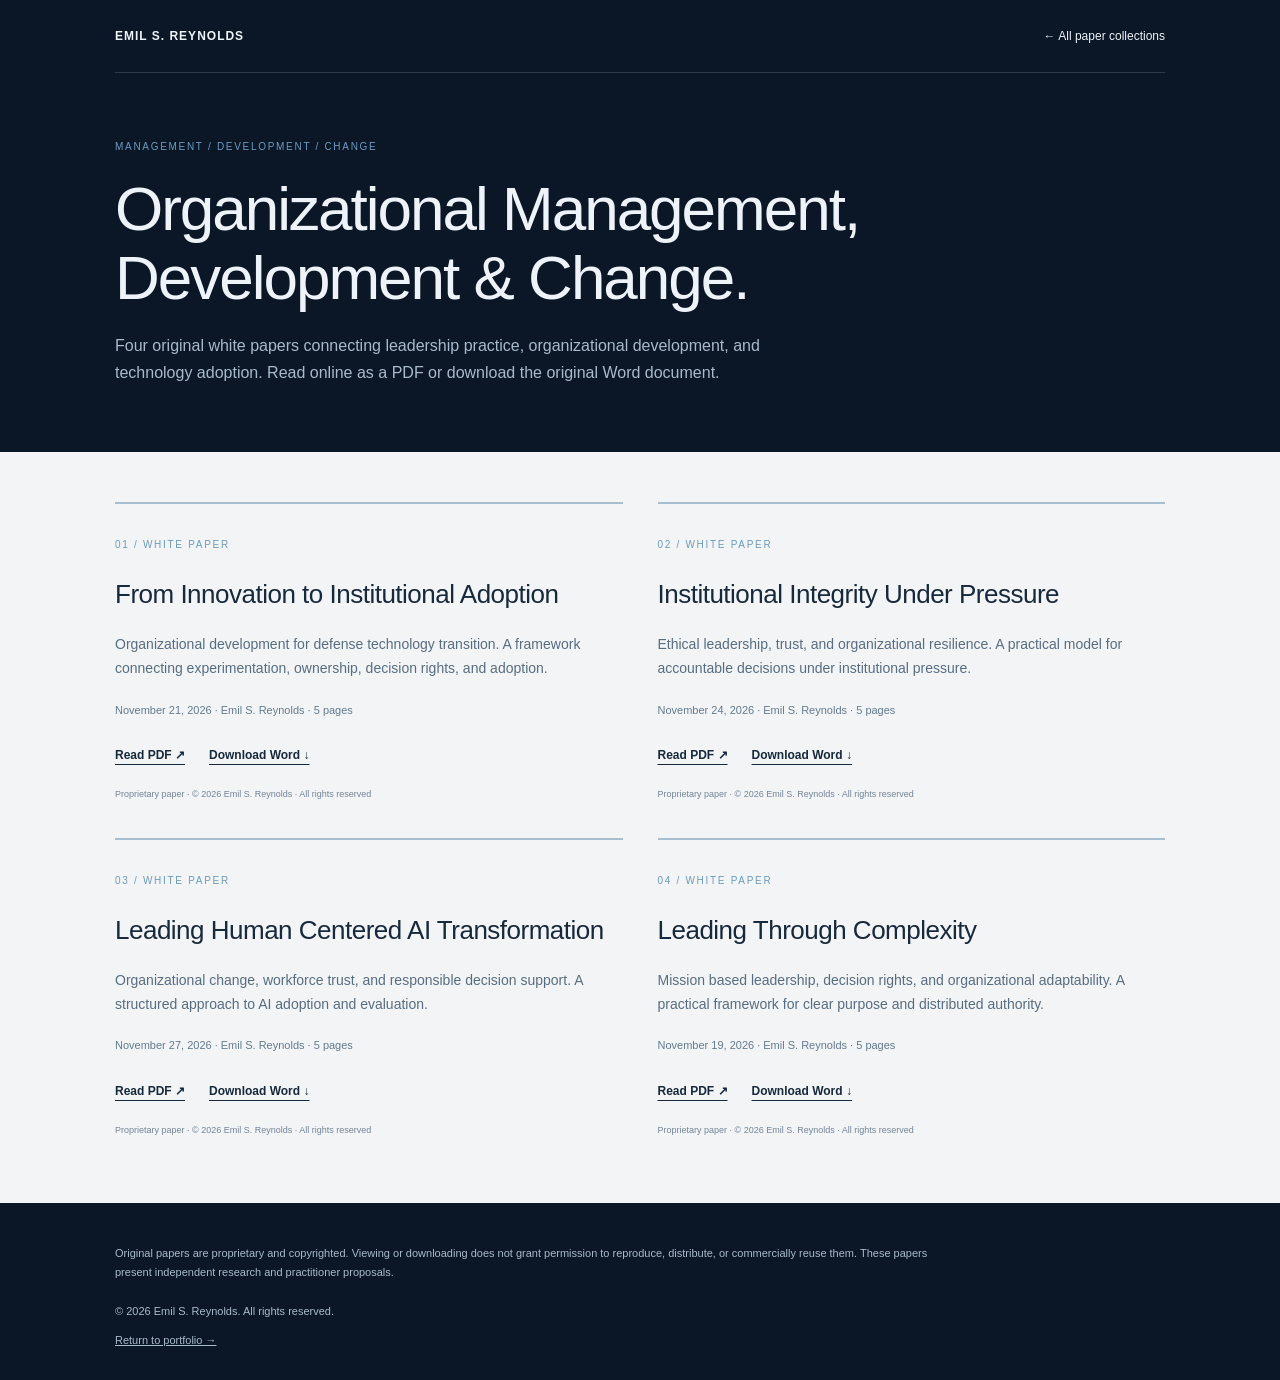
==== organizational-development.html @ 9f1220c3 "Restore organizational management and change paper collection alongside technical papers" ====
<!doctype html><html lang="en"><head><meta charset="utf-8"><meta name="viewport" content="width=device-width,initial-scale=1"><meta name="description" content="Original leadership and organizational development white papers by Emil S. Reynolds."><title>Organizational Management, Development & Change | Emil S. Reynolds</title><style>*{box-sizing:border-box}body{margin:0;background:#0b1727;color:#edf3f8;font:16px/1.7 'Segoe UI',Arial,sans-serif}a{color:inherit}a:focus-visible{outline:3px solid #8ac6fa;outline-offset:5px}.wrap{width:min(1050px,88%);margin:auto}header{padding:26px 0;border-bottom:1px solid #ffffff25;display:flex;justify-content:space-between;gap:25px;font-size:12px}header a{text-decoration:none}header strong{letter-spacing:1px}.hero{padding:65px 0 50px}.topic{font-size:10px;letter-spacing:1.7px;color:#6a9bc2}h1{font-size:clamp(38px,6vw,62px);line-height:1.1;letter-spacing:-2px;font-weight:500;margin:20px 0}.hero p{max-width:700px;color:#a8bacb}.library{background:#f3f4f5;color:#17293c;padding:50px 0 65px}.grid{display:grid;grid-template-columns:1fr 1fr;gap:35px}article{border-top:2px solid #a7bed0;padding:25px 0 0}h2{font-size:26px;line-height:1.3;font-weight:500;letter-spacing:-.5px}article p{font-size:14px;color:#576d81}small{font-size:11px;color:#627a90}.links{display:flex;gap:24px;margin-top:23px;font-size:12px;font-weight:600}.links a{text-underline-offset:5px}.rights{font-size:9px;color:#728599;margin-top:22px}footer{padding:30px 0;color:#a8bacb;font-size:11px}.notice{max-width:850px;margin-bottom:20px}@media(max-width:650px){.grid{grid-template-columns:1fr;gap:35px}.hero{padding-top:40px}h2{font-size:24px}header{font-size:10px}}</style></head><body><header class="wrap"><a href="index.html"><strong>EMIL S. REYNOLDS</strong></a><a href="papers.html">← All paper collections</a></header><main><section class="hero wrap"><div class="topic">MANAGEMENT / DEVELOPMENT / CHANGE</div><h1>Organizational Management,<br>Development & Change.</h1><p>Four original white papers connecting leadership practice, organizational development, and technology adoption. Read online as a PDF or download the original Word document.</p></section><section class="library"><div class="wrap grid"><article><span class="topic">01 / WHITE PAPER</span><h2>From Innovation to Institutional Adoption</h2><p>Organizational development for defense technology transition. A framework connecting experimentation, ownership, decision rights, and adoption.</p><small>November 21, 2026 · Emil S. Reynolds · 5 pages</small><div class="links"><a href="documents/From%20Innovation%20to%20Institutional%20Adoption.pdf" target="_blank" rel="noopener noreferrer">Read PDF ↗</a><a href="documents/From%20Innovation%20to%20Institutional%20Adoption.docx" download>Download Word ↓</a></div><div class="rights">Proprietary paper · © 2026 Emil S. Reynolds · All rights reserved</div></article><article><span class="topic">02 / WHITE PAPER</span><h2>Institutional Integrity Under Pressure</h2><p>Ethical leadership, trust, and organizational resilience. A practical model for accountable decisions under institutional pressure.</p><small>November 24, 2026 · Emil S. Reynolds · 5 pages</small><div class="links"><a href="documents/Institutional%20Integrity%20Under%20Pressure.pdf" target="_blank" rel="noopener noreferrer">Read PDF ↗</a><a href="documents/Institutional%20Integrity%20Under%20Pressure.docx" download>Download Word ↓</a></div><div class="rights">Proprietary paper · © 2026 Emil S. Reynolds · All rights reserved</div></article><article><span class="topic">03 / WHITE PAPER</span><h2>Leading Human Centered AI Transformation</h2><p>Organizational change, workforce trust, and responsible decision support. A structured approach to AI adoption and evaluation.</p><small>November 27, 2026 · Emil S. Reynolds · 5 pages</small><div class="links"><a href="documents/Leading%20Human%20Centered%20AI%20Transformation.pdf" target="_blank" rel="noopener noreferrer">Read PDF ↗</a><a href="documents/Leading%20Human%20Centered%20AI%20Transformation.docx" download>Download Word ↓</a></div><div class="rights">Proprietary paper · © 2026 Emil S. Reynolds · All rights reserved</div></article><article><span class="topic">04 / WHITE PAPER</span><h2>Leading Through Complexity</h2><p>Mission based leadership, decision rights, and organizational adaptability. A practical framework for clear purpose and distributed authority.</p><small>November 19, 2026 · Emil S. Reynolds · 5 pages</small><div class="links"><a href="documents/Leading%20Through%20Complexity.pdf" target="_blank" rel="noopener noreferrer">Read PDF ↗</a><a href="documents/Leading%20Through%20Complexity.docx" download>Download Word ↓</a></div><div class="rights">Proprietary paper · © 2026 Emil S. Reynolds · All rights reserved</div></article></div></section></main><footer class="wrap"><p class="notice">Original papers are proprietary and copyrighted. Viewing or downloading does not grant permission to reproduce, distribute, or commercially reuse them. These papers present independent research and practitioner proposals.</p><p>© 2026 Emil S. Reynolds. All rights reserved.</p><a href="index.html">Return to portfolio →</a></footer></body></html>
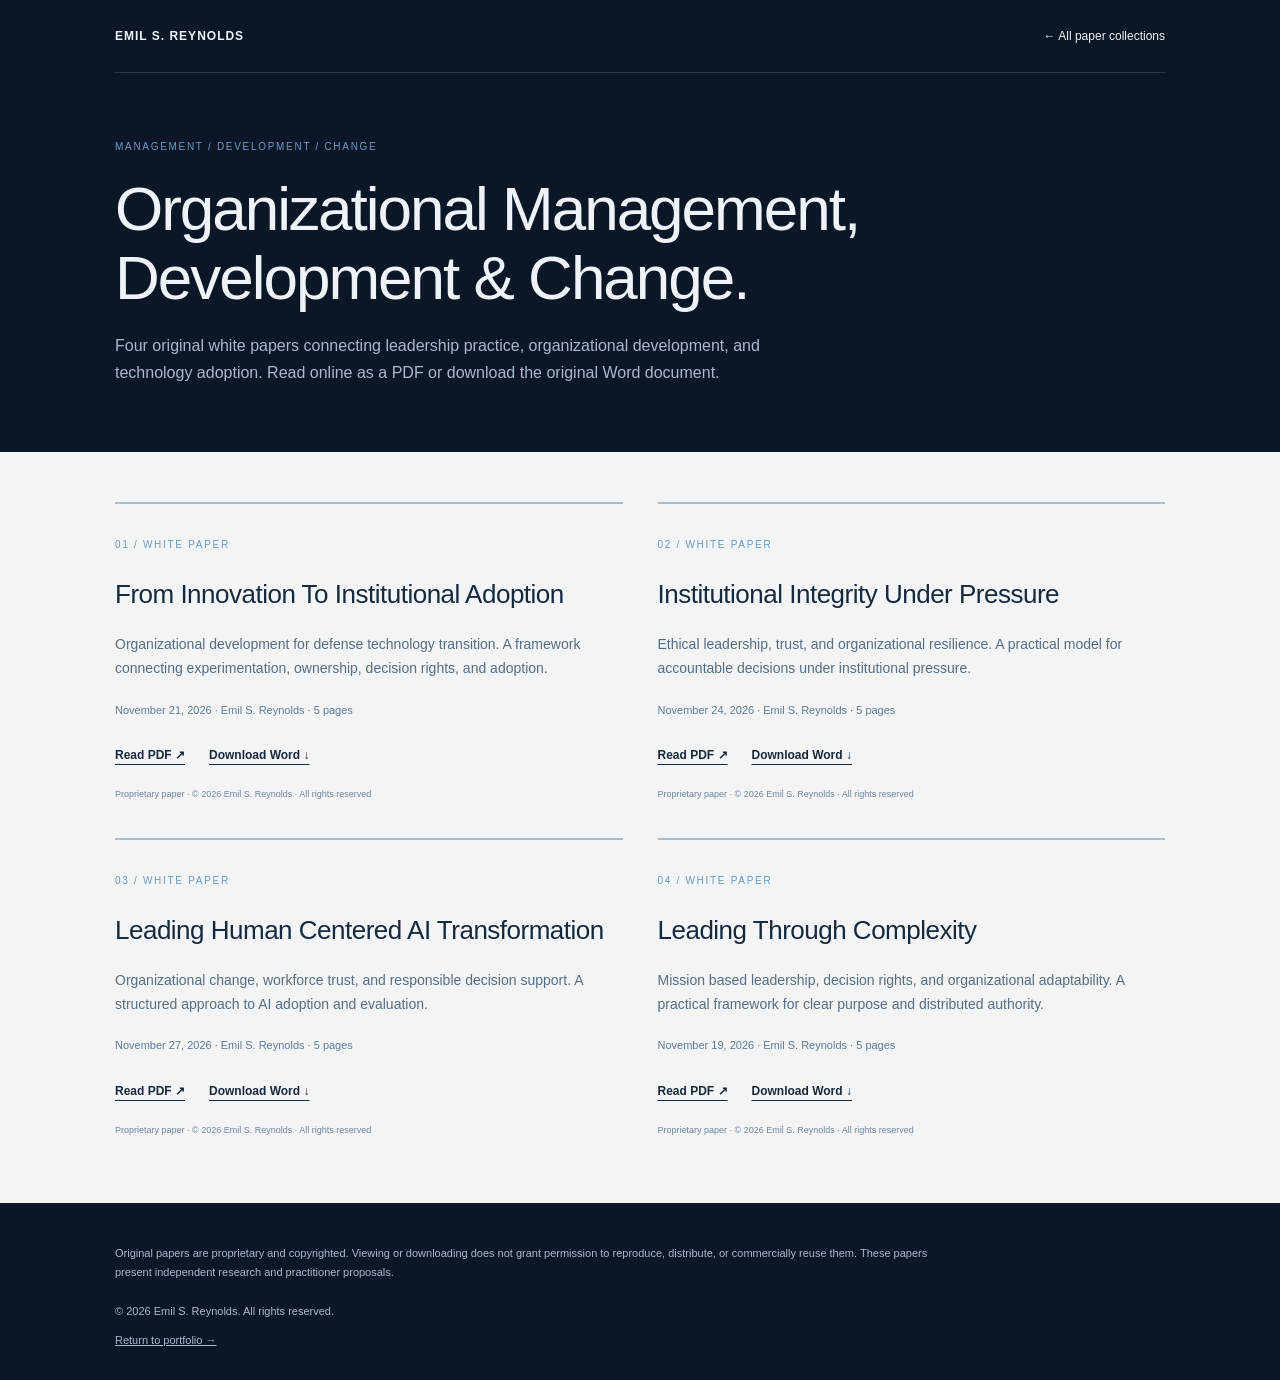
==== commit 839e7a90: "Use Selected White Papers and capitalize every heading word" ====
--- a/organizational-development.html
+++ b/organizational-development.html
@@ -1 +1 @@
-<!doctype html><html lang="en"><head><meta charset="utf-8"><meta name="viewport" content="width=device-width,initial-scale=1"><meta name="description" content="Original leadership and organizational development white papers by Emil S. Reynolds."><title>Organizational Management, Development & Change | Emil S. Reynolds</title><style>*{box-sizing:border-box}body{margin:0;background:#0b1727;color:#edf3f8;font:16px/1.7 'Segoe UI',Arial,sans-serif}a{color:inherit}a:focus-visible{outline:3px solid #8ac6fa;outline-offset:5px}.wrap{width:min(1050px,88%);margin:auto}header{padding:26px 0;border-bottom:1px solid #ffffff25;display:flex;justify-content:space-between;gap:25px;font-size:12px}header a{text-decoration:none}header strong{letter-spacing:1px}.hero{padding:65px 0 50px}.topic{font-size:10px;letter-spacing:1.7px;color:#6a9bc2}h1{font-size:clamp(38px,6vw,62px);line-height:1.1;letter-spacing:-2px;font-weight:500;margin:20px 0}.hero p{max-width:700px;color:#a8bacb}.library{background:#f3f4f5;color:#17293c;padding:50px 0 65px}.grid{display:grid;grid-template-columns:1fr 1fr;gap:35px}article{border-top:2px solid #a7bed0;padding:25px 0 0}h2{font-size:26px;line-height:1.3;font-weight:500;letter-spacing:-.5px}article p{font-size:14px;color:#576d81}small{font-size:11px;color:#627a90}.links{display:flex;gap:24px;margin-top:23px;font-size:12px;font-weight:600}.links a{text-underline-offset:5px}.rights{font-size:9px;color:#728599;margin-top:22px}footer{padding:30px 0;color:#a8bacb;font-size:11px}.notice{max-width:850px;margin-bottom:20px}@media(max-width:650px){.grid{grid-template-columns:1fr;gap:35px}.hero{padding-top:40px}h2{font-size:24px}header{font-size:10px}}</style></head><body><header class="wrap"><a href="index.html"><strong>EMIL S. REYNOLDS</strong></a><a href="papers.html">← All paper collections</a></header><main><section class="hero wrap"><div class="topic">MANAGEMENT / DEVELOPMENT / CHANGE</div><h1>Organizational Management,<br>Development & Change.</h1><p>Four original white papers connecting leadership practice, organizational development, and technology adoption. Read online as a PDF or download the original Word document.</p></section><section class="library"><div class="wrap grid"><article><span class="topic">01 / WHITE PAPER</span><h2>From Innovation to Institutional Adoption</h2><p>Organizational development for defense technology transition. A framework connecting experimentation, ownership, decision rights, and adoption.</p><small>November 21, 2026 · Emil S. Reynolds · 5 pages</small><div class="links"><a href="documents/From%20Innovation%20to%20Institutional%20Adoption.pdf" target="_blank" rel="noopener noreferrer">Read PDF ↗</a><a href="documents/From%20Innovation%20to%20Institutional%20Adoption.docx" download>Download Word ↓</a></div><div class="rights">Proprietary paper · © 2026 Emil S. Reynolds · All rights reserved</div></article><article><span class="topic">02 / WHITE PAPER</span><h2>Institutional Integrity Under Pressure</h2><p>Ethical leadership, trust, and organizational resilience. A practical model for accountable decisions under institutional pressure.</p><small>November 24, 2026 · Emil S. Reynolds · 5 pages</small><div class="links"><a href="documents/Institutional%20Integrity%20Under%20Pressure.pdf" target="_blank" rel="noopener noreferrer">Read PDF ↗</a><a href="documents/Institutional%20Integrity%20Under%20Pressure.docx" download>Download Word ↓</a></div><div class="rights">Proprietary paper · © 2026 Emil S. Reynolds · All rights reserved</div></article><article><span class="topic">03 / WHITE PAPER</span><h2>Leading Human Centered AI Transformation</h2><p>Organizational change, workforce trust, and responsible decision support. A structured approach to AI adoption and evaluation.</p><small>November 27, 2026 · Emil S. Reynolds · 5 pages</small><div class="links"><a href="documents/Leading%20Human%20Centered%20AI%20Transformation.pdf" target="_blank" rel="noopener noreferrer">Read PDF ↗</a><a href="documents/Leading%20Human%20Centered%20AI%20Transformation.docx" download>Download Word ↓</a></div><div class="rights">Proprietary paper · © 2026 Emil S. Reynolds · All rights reserved</div></article><article><span class="topic">04 / WHITE PAPER</span><h2>Leading Through Complexity</h2><p>Mission based leadership, decision rights, and organizational adaptability. A practical framework for clear purpose and distributed authority.</p><small>November 19, 2026 · Emil S. Reynolds · 5 pages</small><div class="links"><a href="documents/Leading%20Through%20Complexity.pdf" target="_blank" rel="noopener noreferrer">Read PDF ↗</a><a href="documents/Leading%20Through%20Complexity.docx" download>Download Word ↓</a></div><div class="rights">Proprietary paper · © 2026 Emil S. Reynolds · All rights reserved</div></article></div></section></main><footer class="wrap"><p class="notice">Original papers are proprietary and copyrighted. Viewing or downloading does not grant permission to reproduce, distribute, or commercially reuse them. These papers present independent research and practitioner proposals.</p><p>© 2026 Emil S. Reynolds. All rights reserved.</p><a href="index.html">Return to portfolio →</a></footer></body></html>+<!doctype html><html lang="en"><head><meta charset="utf-8"><meta name="viewport" content="width=device-width,initial-scale=1"><meta name="description" content="Original leadership and organizational development white papers by Emil S. Reynolds."><title>Organizational Management, Development & Change | Emil S. Reynolds</title><style>*{box-sizing:border-box}body{margin:0;background:#0b1727;color:#edf3f8;font:16px/1.7 'Segoe UI',Arial,sans-serif}a{color:inherit}a:focus-visible{outline:3px solid #8ac6fa;outline-offset:5px}.wrap{width:min(1050px,88%);margin:auto}header{padding:26px 0;border-bottom:1px solid #ffffff25;display:flex;justify-content:space-between;gap:25px;font-size:12px}header a{text-decoration:none}header strong{letter-spacing:1px}.hero{padding:65px 0 50px}.topic{font-size:10px;letter-spacing:1.7px;color:#6a9bc2}h1{font-size:clamp(38px,6vw,62px);line-height:1.1;letter-spacing:-2px;font-weight:500;margin:20px 0}.hero p{max-width:700px;color:#a8bacb}.library{background:#f3f4f5;color:#17293c;padding:50px 0 65px}.grid{display:grid;grid-template-columns:1fr 1fr;gap:35px}article{border-top:2px solid #a7bed0;padding:25px 0 0}h2{font-size:26px;line-height:1.3;font-weight:500;letter-spacing:-.5px}article p{font-size:14px;color:#576d81}small{font-size:11px;color:#627a90}.links{display:flex;gap:24px;margin-top:23px;font-size:12px;font-weight:600}.links a{text-underline-offset:5px}.rights{font-size:9px;color:#728599;margin-top:22px}footer{padding:30px 0;color:#a8bacb;font-size:11px}.notice{max-width:850px;margin-bottom:20px}@media(max-width:650px){.grid{grid-template-columns:1fr;gap:35px}.hero{padding-top:40px}h2{font-size:24px}header{font-size:10px}}</style></head><body><header class="wrap"><a href="index.html"><strong>EMIL S. REYNOLDS</strong></a><a href="papers.html">← All paper collections</a></header><main><section class="hero wrap"><div class="topic">MANAGEMENT / DEVELOPMENT / CHANGE</div><h1>Organizational Management,<br>Development & Change.</h1><p>Four original white papers connecting leadership practice, organizational development, and technology adoption. Read online as a PDF or download the original Word document.</p></section><section class="library"><div class="wrap grid"><article><span class="topic">01 / WHITE PAPER</span><h2>From Innovation To Institutional Adoption</h2><p>Organizational development for defense technology transition. A framework connecting experimentation, ownership, decision rights, and adoption.</p><small>November 21, 2026 · Emil S. Reynolds · 5 pages</small><div class="links"><a href="documents/From%20Innovation%20to%20Institutional%20Adoption.pdf" target="_blank" rel="noopener noreferrer">Read PDF ↗</a><a href="documents/From%20Innovation%20to%20Institutional%20Adoption.docx" download>Download Word ↓</a></div><div class="rights">Proprietary paper · © 2026 Emil S. Reynolds · All rights reserved</div></article><article><span class="topic">02 / WHITE PAPER</span><h2>Institutional Integrity Under Pressure</h2><p>Ethical leadership, trust, and organizational resilience. A practical model for accountable decisions under institutional pressure.</p><small>November 24, 2026 · Emil S. Reynolds · 5 pages</small><div class="links"><a href="documents/Institutional%20Integrity%20Under%20Pressure.pdf" target="_blank" rel="noopener noreferrer">Read PDF ↗</a><a href="documents/Institutional%20Integrity%20Under%20Pressure.docx" download>Download Word ↓</a></div><div class="rights">Proprietary paper · © 2026 Emil S. Reynolds · All rights reserved</div></article><article><span class="topic">03 / WHITE PAPER</span><h2>Leading Human Centered AI Transformation</h2><p>Organizational change, workforce trust, and responsible decision support. A structured approach to AI adoption and evaluation.</p><small>November 27, 2026 · Emil S. Reynolds · 5 pages</small><div class="links"><a href="documents/Leading%20Human%20Centered%20AI%20Transformation.pdf" target="_blank" rel="noopener noreferrer">Read PDF ↗</a><a href="documents/Leading%20Human%20Centered%20AI%20Transformation.docx" download>Download Word ↓</a></div><div class="rights">Proprietary paper · © 2026 Emil S. Reynolds · All rights reserved</div></article><article><span class="topic">04 / WHITE PAPER</span><h2>Leading Through Complexity</h2><p>Mission based leadership, decision rights, and organizational adaptability. A practical framework for clear purpose and distributed authority.</p><small>November 19, 2026 · Emil S. Reynolds · 5 pages</small><div class="links"><a href="documents/Leading%20Through%20Complexity.pdf" target="_blank" rel="noopener noreferrer">Read PDF ↗</a><a href="documents/Leading%20Through%20Complexity.docx" download>Download Word ↓</a></div><div class="rights">Proprietary paper · © 2026 Emil S. Reynolds · All rights reserved</div></article></div></section></main><footer class="wrap"><p class="notice">Original papers are proprietary and copyrighted. Viewing or downloading does not grant permission to reproduce, distribute, or commercially reuse them. These papers present independent research and practitioner proposals.</p><p>© 2026 Emil S. Reynolds. All rights reserved.</p><a href="index.html">Return to portfolio →</a></footer></body></html>
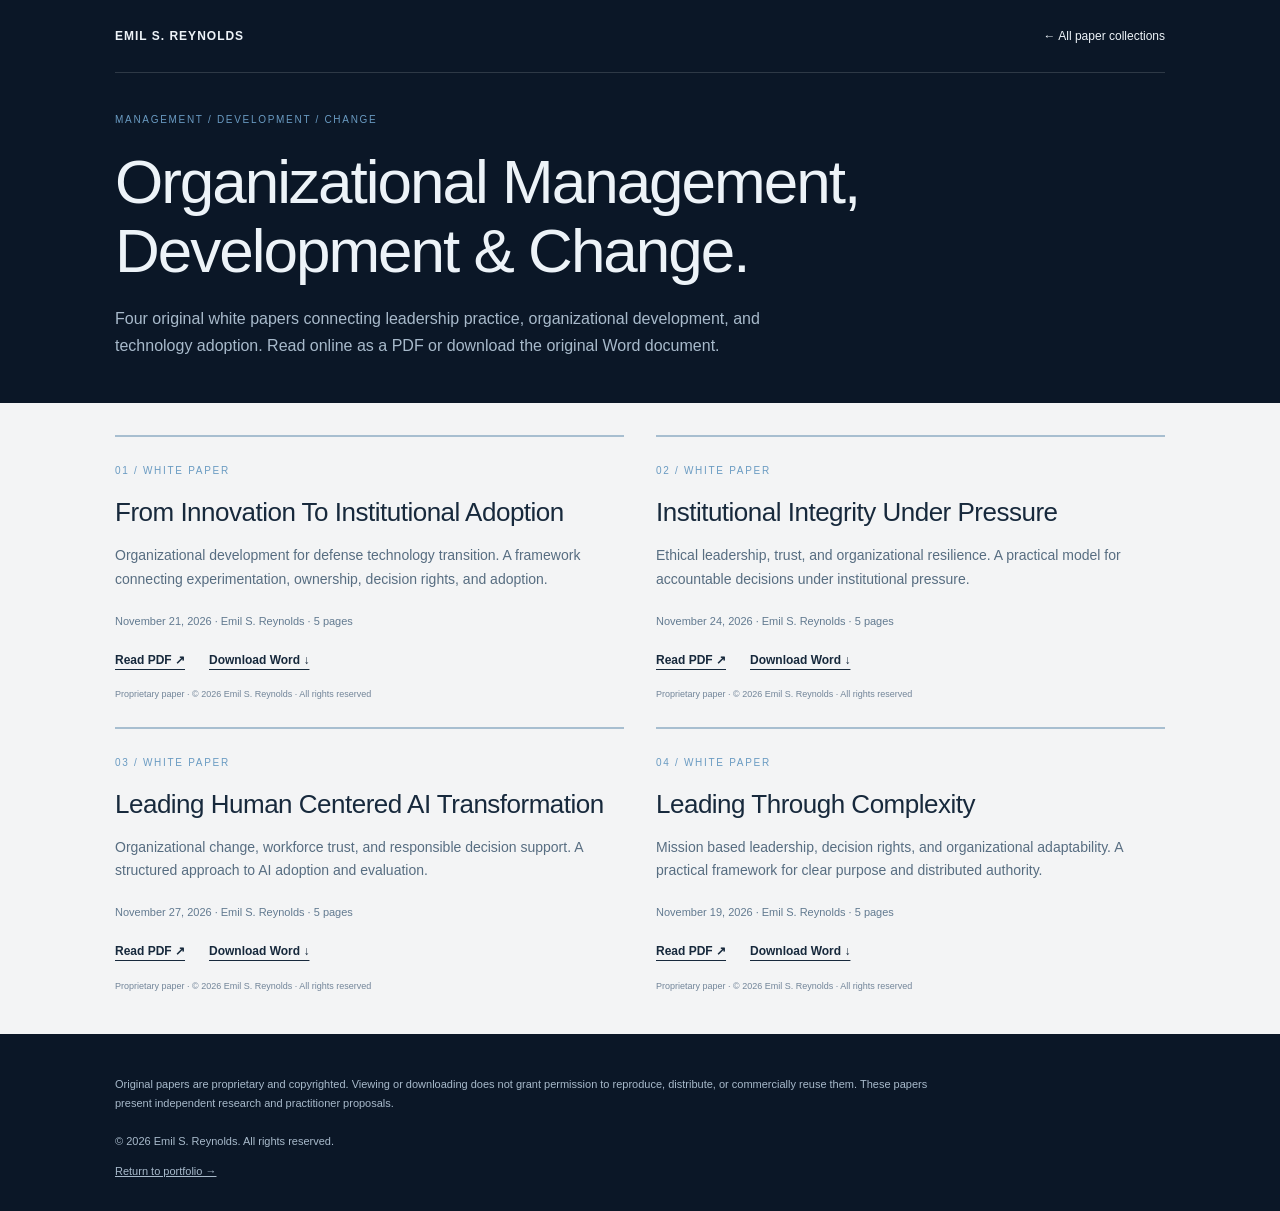
==== commit f33a7564: "Tighten section spacing and compact paper collection layouts" ====
--- a/organizational-development.html
+++ b/organizational-development.html
@@ -1 +1 @@
-<!doctype html><html lang="en"><head><meta charset="utf-8"><meta name="viewport" content="width=device-width,initial-scale=1"><meta name="description" content="Original leadership and organizational development white papers by Emil S. Reynolds."><title>Organizational Management, Development & Change | Emil S. Reynolds</title><style>*{box-sizing:border-box}body{margin:0;background:#0b1727;color:#edf3f8;font:16px/1.7 'Segoe UI',Arial,sans-serif}a{color:inherit}a:focus-visible{outline:3px solid #8ac6fa;outline-offset:5px}.wrap{width:min(1050px,88%);margin:auto}header{padding:26px 0;border-bottom:1px solid #ffffff25;display:flex;justify-content:space-between;gap:25px;font-size:12px}header a{text-decoration:none}header strong{letter-spacing:1px}.hero{padding:65px 0 50px}.topic{font-size:10px;letter-spacing:1.7px;color:#6a9bc2}h1{font-size:clamp(38px,6vw,62px);line-height:1.1;letter-spacing:-2px;font-weight:500;margin:20px 0}.hero p{max-width:700px;color:#a8bacb}.library{background:#f3f4f5;color:#17293c;padding:50px 0 65px}.grid{display:grid;grid-template-columns:1fr 1fr;gap:35px}article{border-top:2px solid #a7bed0;padding:25px 0 0}h2{font-size:26px;line-height:1.3;font-weight:500;letter-spacing:-.5px}article p{font-size:14px;color:#576d81}small{font-size:11px;color:#627a90}.links{display:flex;gap:24px;margin-top:23px;font-size:12px;font-weight:600}.links a{text-underline-offset:5px}.rights{font-size:9px;color:#728599;margin-top:22px}footer{padding:30px 0;color:#a8bacb;font-size:11px}.notice{max-width:850px;margin-bottom:20px}@media(max-width:650px){.grid{grid-template-columns:1fr;gap:35px}.hero{padding-top:40px}h2{font-size:24px}header{font-size:10px}}</style></head><body><header class="wrap"><a href="index.html"><strong>EMIL S. REYNOLDS</strong></a><a href="papers.html">← All paper collections</a></header><main><section class="hero wrap"><div class="topic">MANAGEMENT / DEVELOPMENT / CHANGE</div><h1>Organizational Management,<br>Development & Change.</h1><p>Four original white papers connecting leadership practice, organizational development, and technology adoption. Read online as a PDF or download the original Word document.</p></section><section class="library"><div class="wrap grid"><article><span class="topic">01 / WHITE PAPER</span><h2>From Innovation To Institutional Adoption</h2><p>Organizational development for defense technology transition. A framework connecting experimentation, ownership, decision rights, and adoption.</p><small>November 21, 2026 · Emil S. Reynolds · 5 pages</small><div class="links"><a href="documents/From%20Innovation%20to%20Institutional%20Adoption.pdf" target="_blank" rel="noopener noreferrer">Read PDF ↗</a><a href="documents/From%20Innovation%20to%20Institutional%20Adoption.docx" download>Download Word ↓</a></div><div class="rights">Proprietary paper · © 2026 Emil S. Reynolds · All rights reserved</div></article><article><span class="topic">02 / WHITE PAPER</span><h2>Institutional Integrity Under Pressure</h2><p>Ethical leadership, trust, and organizational resilience. A practical model for accountable decisions under institutional pressure.</p><small>November 24, 2026 · Emil S. Reynolds · 5 pages</small><div class="links"><a href="documents/Institutional%20Integrity%20Under%20Pressure.pdf" target="_blank" rel="noopener noreferrer">Read PDF ↗</a><a href="documents/Institutional%20Integrity%20Under%20Pressure.docx" download>Download Word ↓</a></div><div class="rights">Proprietary paper · © 2026 Emil S. Reynolds · All rights reserved</div></article><article><span class="topic">03 / WHITE PAPER</span><h2>Leading Human Centered AI Transformation</h2><p>Organizational change, workforce trust, and responsible decision support. A structured approach to AI adoption and evaluation.</p><small>November 27, 2026 · Emil S. Reynolds · 5 pages</small><div class="links"><a href="documents/Leading%20Human%20Centered%20AI%20Transformation.pdf" target="_blank" rel="noopener noreferrer">Read PDF ↗</a><a href="documents/Leading%20Human%20Centered%20AI%20Transformation.docx" download>Download Word ↓</a></div><div class="rights">Proprietary paper · © 2026 Emil S. Reynolds · All rights reserved</div></article><article><span class="topic">04 / WHITE PAPER</span><h2>Leading Through Complexity</h2><p>Mission based leadership, decision rights, and organizational adaptability. A practical framework for clear purpose and distributed authority.</p><small>November 19, 2026 · Emil S. Reynolds · 5 pages</small><div class="links"><a href="documents/Leading%20Through%20Complexity.pdf" target="_blank" rel="noopener noreferrer">Read PDF ↗</a><a href="documents/Leading%20Through%20Complexity.docx" download>Download Word ↓</a></div><div class="rights">Proprietary paper · © 2026 Emil S. Reynolds · All rights reserved</div></article></div></section></main><footer class="wrap"><p class="notice">Original papers are proprietary and copyrighted. Viewing or downloading does not grant permission to reproduce, distribute, or commercially reuse them. These papers present independent research and practitioner proposals.</p><p>© 2026 Emil S. Reynolds. All rights reserved.</p><a href="index.html">Return to portfolio →</a></footer></body></html>+<!doctype html><html lang="en"><head><meta charset="utf-8"><meta name="viewport" content="width=device-width,initial-scale=1"><meta name="description" content="Original leadership and organizational development white papers by Emil S. Reynolds."><title>Organizational Management, Development & Change | Emil S. Reynolds</title><style>*{box-sizing:border-box}body{margin:0;background:#0b1727;color:#edf3f8;font:16px/1.7 'Segoe UI',Arial,sans-serif}a{color:inherit}a:focus-visible{outline:3px solid #8ac6fa;outline-offset:5px}.wrap{width:min(1050px,88%);margin:auto}header{padding:26px 0;border-bottom:1px solid #ffffff25;display:flex;justify-content:space-between;gap:25px;font-size:12px}header a{text-decoration:none}header strong{letter-spacing:1px}.hero{padding:65px 0 50px}.topic{font-size:10px;letter-spacing:1.7px;color:#6a9bc2}h1{font-size:clamp(38px,6vw,62px);line-height:1.1;letter-spacing:-2px;font-weight:500;margin:20px 0}.hero p{max-width:700px;color:#a8bacb}.library{background:#f3f4f5;color:#17293c;padding:50px 0 65px}.grid{display:grid;grid-template-columns:1fr 1fr;gap:35px}article{border-top:2px solid #a7bed0;padding:25px 0 0}h2{font-size:26px;line-height:1.3;font-weight:500;letter-spacing:-.5px}article p{font-size:14px;color:#576d81}small{font-size:11px;color:#627a90}.links{display:flex;gap:24px;margin-top:23px;font-size:12px;font-weight:600}.links a{text-underline-offset:5px}.rights{font-size:9px;color:#728599;margin-top:22px}footer{padding:30px 0;color:#a8bacb;font-size:11px}.notice{max-width:850px;margin-bottom:20px}@media(max-width:650px){.grid{grid-template-columns:1fr;gap:35px}.hero{padding-top:40px}h2{font-size:24px}header{font-size:10px}}@media screen{.hero{padding:38px 0 28px}.library{padding:32px 0 40px}.grid{gap:24px 32px}article{padding-top:18px}h2{margin:14px 0 12px}.paper-version{margin-top:17px;padding-top:13px}.links{margin-top:17px}.rights{margin-top:17px}}@media screen and (max-width:650px){.hero{padding-top:28px}.grid{gap:26px}}</style></head><body><header class="wrap"><a href="index.html"><strong>EMIL S. REYNOLDS</strong></a><a href="papers.html">← All paper collections</a></header><main><section class="hero wrap"><div class="topic">MANAGEMENT / DEVELOPMENT / CHANGE</div><h1>Organizational Management,<br>Development & Change.</h1><p>Four original white papers connecting leadership practice, organizational development, and technology adoption. Read online as a PDF or download the original Word document.</p></section><section class="library"><div class="wrap grid"><article><span class="topic">01 / WHITE PAPER</span><h2>From Innovation To Institutional Adoption</h2><p>Organizational development for defense technology transition. A framework connecting experimentation, ownership, decision rights, and adoption.</p><small>November 21, 2026 · Emil S. Reynolds · 5 pages</small><div class="links"><a href="documents/From%20Innovation%20to%20Institutional%20Adoption.pdf" target="_blank" rel="noopener noreferrer">Read PDF ↗</a><a href="documents/From%20Innovation%20to%20Institutional%20Adoption.docx" download>Download Word ↓</a></div><div class="rights">Proprietary paper · © 2026 Emil S. Reynolds · All rights reserved</div></article><article><span class="topic">02 / WHITE PAPER</span><h2>Institutional Integrity Under Pressure</h2><p>Ethical leadership, trust, and organizational resilience. A practical model for accountable decisions under institutional pressure.</p><small>November 24, 2026 · Emil S. Reynolds · 5 pages</small><div class="links"><a href="documents/Institutional%20Integrity%20Under%20Pressure.pdf" target="_blank" rel="noopener noreferrer">Read PDF ↗</a><a href="documents/Institutional%20Integrity%20Under%20Pressure.docx" download>Download Word ↓</a></div><div class="rights">Proprietary paper · © 2026 Emil S. Reynolds · All rights reserved</div></article><article><span class="topic">03 / WHITE PAPER</span><h2>Leading Human Centered AI Transformation</h2><p>Organizational change, workforce trust, and responsible decision support. A structured approach to AI adoption and evaluation.</p><small>November 27, 2026 · Emil S. Reynolds · 5 pages</small><div class="links"><a href="documents/Leading%20Human%20Centered%20AI%20Transformation.pdf" target="_blank" rel="noopener noreferrer">Read PDF ↗</a><a href="documents/Leading%20Human%20Centered%20AI%20Transformation.docx" download>Download Word ↓</a></div><div class="rights">Proprietary paper · © 2026 Emil S. Reynolds · All rights reserved</div></article><article><span class="topic">04 / WHITE PAPER</span><h2>Leading Through Complexity</h2><p>Mission based leadership, decision rights, and organizational adaptability. A practical framework for clear purpose and distributed authority.</p><small>November 19, 2026 · Emil S. Reynolds · 5 pages</small><div class="links"><a href="documents/Leading%20Through%20Complexity.pdf" target="_blank" rel="noopener noreferrer">Read PDF ↗</a><a href="documents/Leading%20Through%20Complexity.docx" download>Download Word ↓</a></div><div class="rights">Proprietary paper · © 2026 Emil S. Reynolds · All rights reserved</div></article></div></section></main><footer class="wrap"><p class="notice">Original papers are proprietary and copyrighted. Viewing or downloading does not grant permission to reproduce, distribute, or commercially reuse them. These papers present independent research and practitioner proposals.</p><p>© 2026 Emil S. Reynolds. All rights reserved.</p><a href="index.html">Return to portfolio →</a></footer></body></html>
